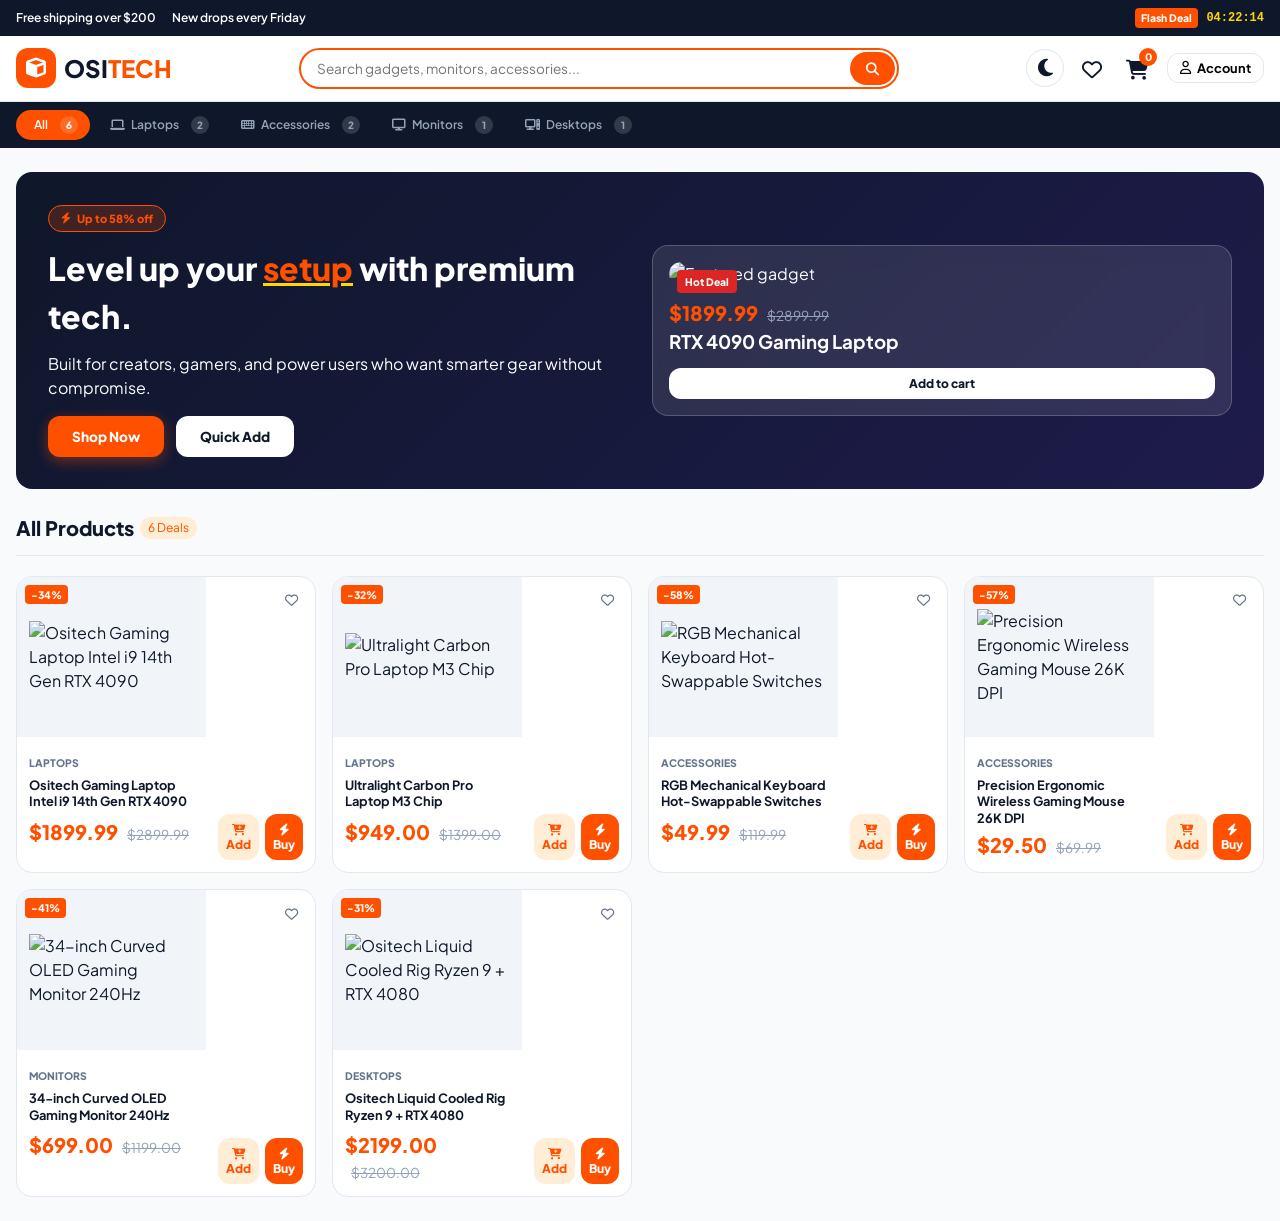
==== index.html @ 799edc8c "Rename ositech.html to index.html" ====
<!DOCTYPE html>
<html lang="en">
<head>
    <meta charset="UTF-8" />
    <meta name="viewport" content="width=device-width, initial-scale=1.0" />
    <title>Ositech</title>
    <link rel="stylesheet" href="Ositech.css" />
    <link rel="preconnect" href="https://fonts.googleapis.com" />
    <link rel="preconnect" href="https://fonts.gstatic.com" crossorigin />
    <link href="https://fonts.googleapis.com/css2?family=Plus+Jakarta+Sans:wght@400;500;600;700;800&display=swap" rel="stylesheet" />
    <link rel="stylesheet" href="https://cdnjs.cloudflare.com/ajax/libs/font-awesome/6.5.2/css/all.min.css" crossorigin="anonymous" referrerpolicy="no-referrer" />
</head>
<body>
    <div class="announcement-bar">
        <div class="announcement-container">
            <div class="announcement-left">
                <span>Free shipping over $200</span>
                <span>New drops every Friday</span>
            </div>
            <div class="announcement-right">
                <span class="badge-flash">Flash Deal</span>
                <span class="timer-font" id="headerTimer">04:22:15</span>
            </div>
        </div>
    </div>

    <header class="main-header">
        <div class="header-container">
            <a href="#" class="logo">
                <span class="logo-icon"><i class="fa-solid fa-cube"></i></span>
                <span class="brand-name">OSI<span class="highlight">TECH</span></span>
            </a>

            <div class="search-box">
                <input id="searchInput" type="text" placeholder="Search gadgets, monitors, accessories..." />
                <button class="search-btn" onclick="handleSearch()"><i class="fa-solid fa-magnifying-glass"></i></button>
            </div>

            <div class="header-actions">
                <button class="action-btn theme-toggle" id="themeToggle" aria-label="Toggle dark mode">
                    <i class="fa-solid fa-moon"></i>
                </button>
                <button class="action-btn" onclick="openWishlistModal()" aria-label="Wishlist">
                    <i class="fa-regular fa-heart"></i>
                </button>
                <button class="action-btn" onclick="toggleCartDrawer()" aria-label="Cart">
                    <i class="fa-solid fa-cart-shopping"></i>
                    <span class="badge-count" id="cartBadge">0</span>
                </button>
                <button class="user-btn" onclick="toggleUserModal()">
                    <i class="fa-regular fa-user"></i>
                    <span>Account</span>
                </button>
            </div>
        </div>
    </header>

    <nav class="nav-categories">
        <div class="categories-container" id="categoryBar">
            <button class="cat-btn active-cat" data-category="all" onclick="filterByCategory('all', event)"><i class="fa-solid fa-grid-2"></i>All <span class="cat-count">0</span></button>
            <button class="cat-btn" data-category="Laptops" onclick="filterByCategory('Laptops', event)"><i class="fa-solid fa-laptop"></i>Laptops <span class="cat-count">0</span></button>
            <button class="cat-btn" data-category="Accessories" onclick="filterByCategory('Accessories', event)"><i class="fa-solid fa-keyboard"></i>Accessories <span class="cat-count">0</span></button>
            <button class="cat-btn" data-category="Monitors" onclick="filterByCategory('Monitors', event)"><i class="fa-solid fa-display"></i>Monitors <span class="cat-count">0</span></button>
            <button class="cat-btn" data-category="Desktops" onclick="filterByCategory('Desktops', event)"><i class="fa-solid fa-computer"></i>Desktops <span class="cat-count">0</span></button>
        </div>
    </nav>

    <main class="main-content">
        <section class="hero-banner">
            <div>
                <span class="deal-pill"><i class="fa-solid fa-bolt"></i> Up to 58% off</span>
                <h1 class="hero-title">Level up your <span class="highlight-underline">setup</span> with premium tech.</h1>
                <p>Built for creators, gamers, and power users who want smarter gear without compromise.</p>
                <div class="hero-actions">
                    <button class="cta-btn" onclick="scrollToProducts()">Shop Now</button>
                    <button class="cta-btn" style="background:#fff;color:#0F172A;box-shadow:none;" onclick="quickAddBannerItem()">Quick Add</button>
                </div>
            </div>

            <div class="hero-card">
                <div class="hero-card-badge">Hot Deal</div>
                <img src="https://images.unsplash.com/photo-1603302576837-37561b2e2302?auto=format&fit=crop&w=900&q=80" alt="Featured gadget" />
                <div class="hero-card-info">
                    <div>
                        <span class="price-current">$1899.99</span>
                        <span class="price-old">$2899.99</span>
                    </div>
                    <h3>RTX 4090 Gaming Laptop</h3>
                </div>
                <button class="hero-card-btn" onclick="addToCart(1)">Add to cart</button>
            </div>
        </section>

        <section id="productSection">
            <div class="section-header">
                <div style="display:flex; align-items:center;">
                    <h2 class="section-title" id="currentCategoryTitle">All Products</h2>
                    <span class="count-badge" id="itemCountBadge">0 Deals</span>
                </div>
            </div>
            <div id="productsGrid" class="products-grid"></div>
        </section>
    </main>

    <aside id="cartDrawer" class="drawer-overlay hidden">
        <div class="drawer-panel">
            <div class="drawer-header">
                <h3>Your Cart</h3>
                <button class="close-btn" onclick="toggleCartDrawer()"><i class="fa-solid fa-xmark"></i></button>
            </div>
            <div id="cartItemsList" class="drawer-body"></div>
            <div class="drawer-summary">
                <div class="summary-row"><span>Subtotal</span><strong id="cartSubtotal">$0.00</strong></div>
                <div class="summary-row"><span>Discount</span><strong id="cartDiscount">-$0.00</strong></div>
                <div class="summary-row total"><span>Total</span><strong id="cartTotal">$0.00</strong></div>
                <div class="promo-box">
                    <input id="promoCodeInput" type="text" placeholder="Promo code" />
                    <button class="mini-btn" onclick="applyPromoCode()">Apply</button>
                </div>
                <button class="cta-btn full-width" onclick="proceedToCheckout()">Proceed to Checkout</button>
            </div>
        </div>
    </aside>

    <div id="checkoutModal" class="modal-overlay hidden">
        <div class="modal-card checkout-card">
            <div class="modal-header">
                <h3>Checkout</h3>
                <button class="close-btn" onclick="closeCheckoutModal()"><i class="fa-solid fa-xmark"></i></button>
            </div>
            <div class="checkout-content">
                <label>
                    Full Name
                    <input id="custName" type="text" placeholder="Your name" />
                </label>
                <div class="payment-tabs">
                    <button id="labelBank" class="tab-btn active" onclick="selectPaymentTab('bank')">Bank Transfer</button>
                    <button id="labelCard" class="tab-btn" onclick="selectPaymentTab('card')">Card</button>
                </div>

                <div id="bankDetailsPanel" class="payment-panel">
                    <p>Transfer to:</p>
                    <strong>Ositech Tech Ltd</strong>
                    <p>Bank: Global Commerce Bank</p>
                    <p>Account: 640-120-9092</p>
                    <div class="ref-box">
                        <span>Reference</span>
                        <input id="transferRefCode" readonly value="OSI-REF-000000" />
                    </div>
                </div>

                <div id="cardDetailsPanel" class="payment-panel hidden">
                    <label>Card Number<input id="cardNumber" type="text" placeholder="1234 5678 9012 3456" maxlength="19" /></label>
                    <div style="display:grid; grid-template-columns:1fr 1fr; gap:10px; margin-top:10px;">
                        <label>Expiry<input id="cardExpiry" type="text" placeholder="MM/YY" maxlength="5" /></label>
                        <label>CVV<input id="cardCvv" type="text" placeholder="123" maxlength="4" /></label>
                    </div>
                </div>

                <div class="summary-box">
                    <span>Payable</span>
                    <strong id="checkoutTotalDisplay">$0.00</strong>
                </div>
                <button id="confirmPaymentBtn" class="cta-btn full-width" onclick="confirmOrderPayment()">Confirm Order</button>
            </div>
        </div>
    </div>

    <div id="productDetailPage" class="detail-page-overlay hidden">
        <div class="detail-page-shell">
            <button class="detail-close" onclick="closeProductDetailPage()" aria-label="Close product details">
                <i class="fa-solid fa-xmark"></i>
            </button>
            <div id="detailPageContent" class="detail-page-content"></div>
        </div>
    </div>

    <div id="wishlistModal" class="modal-overlay hidden">
        <div class="modal-card small-card">
            <div class="modal-header">
                <h3>Your Wishlist</h3>
                <button class="close-btn" onclick="closeWishlistModal()"><i class="fa-solid fa-xmark"></i></button>
            </div>
            <div id="wishlistItemsList" class="wishlist-list"></div>
        </div>
    </div>

    <div id="userModal" class="modal-overlay hidden">
        <div class="modal-card small-card">
            <div class="modal-header">
                <h3>Account</h3>
                <button class="close-btn" onclick="toggleUserModal()"><i class="fa-solid fa-xmark"></i></button>
            </div>
            <div class="modal-body account-panel">
                <div class="settings-grid">
                    <label>
                        Country
                        <select id="countrySelect">
                            <option value="United States">United States</option>
                            <option value="United Kingdom">United Kingdom</option>
                            <option value="Nigeria">Nigeria</option>
                            <option value="Germany">Germany</option>
                            <option value="Canada">Canada</option>
                            <option value="Japan">Japan</option>
                        </select>
                    </label>
                    <label>
                        Currency
                        <select id="currencySelect">
                            <option value="USD">USD ($)</option>
                            <option value="GBP">GBP (£)</option>
                            <option value="NGN">NGN (₦)</option>
                            <option value="EUR">EUR (€)</option>
                            <option value="CAD">CAD (C$)</option>
                            <option value="JPY">JPY (¥)</option>
                        </select>
                    </label>
                </div>
                <button class="cta-btn full-width" onclick="simulatedLogin()">Sign In</button>
            </div>
        </div>
    </div>

    <div id="orderSuccessModal" class="modal-overlay hidden">
        <div class="modal-card small-card">
            <div class="modal-header">
                <h3>Order Confirmed</h3>
                <button class="close-btn" onclick="closeOrderSuccessModal()"><i class="fa-solid fa-xmark"></i></button>
            </div>
            <div class="modal-body success-box">
                <div class="success-icon"><i class="fa-solid fa-circle-check"></i></div>
                <h4>Your order is on the way</h4>
                <p id="receiptOrderNum">#OSI-00000</p>
                <p>Total: <strong id="receiptTotal">$0.00</strong></p>
                <p>Reference: <strong id="receiptRefCode">OSI-REF-000000</strong></p>
            </div>
        </div>
    </div>

    <div id="toastContainer" class="toast-container"></div>

    <script src="ositech.js"></script>
</body>
</html>
---- Ositech.css ----
/* STREAMING_CHUNK:Configuring CSS Variables & Global Resets... */
:root {
--brand-orange: #FF5000;
--brand-orange-dark: #E04500;
--brand-blue: #0066FF;
--brand-dark: #0F172A;
--brand-accent: #FFD600;
--bg-light: #F8FAFC;
--card-bg: #FFFFFF;
--text-main: #0F172A;
--text-muted: #64748B;
--border-color: #E2E8F0;
--radius-md: 12px;
--radius-lg: 16px;
--shadow-sm: 0 1px 3px rgba(0,0,0,0.08);
--shadow-md: 0 4px 12px rgba(0,0,0,0.08);
--shadow-lg: 0 10px 25px rgba(0,0,0,0.12);
}

* {
margin: 0;
padding: 0;
box-sizing: border-box;
font-family: 'Plus Jakarta Sans', sans-serif;
}

body {
background-color: var(--bg-light);
color: var(--text-main);
line-height: 1.5;
}

/* Utilities */
.hidden { display: none !important; }
.text-brand { color: var(--brand-orange) !important; }
.text-amber { color: #D97706 !important; }
.text-green { color: #16A34A !important; }
.text-sub { font-size: 0.75rem; color: var(--text-muted); }
.font-bold { font-weight: 700; }
.full-width { width: 100%; }

/* STREAMING_CHUNK:Styling Header & Banner bar... */
.announcement-bar {
background-color: var(--brand-dark);
color: #FFF;
font-size: 0.75rem;
font-weight: 600;
padding: 8px 16px;
}

.announcement-container {
max-width: 1280px;
margin: 0 auto;
display: flex;
justify-content: space-between;
align-items: center;
}

.announcement-left {
display: flex;
gap: 16px;
}

.announcement-right {
display: flex;
align-items: center;
gap: 8px;
}

.badge-flash {
background-color: var(--brand-orange);
color: #FFF;
font-size: 0.65rem;
font-weight: 800;
padding: 2px 6px;
border-radius: 4px;
}

.timer-font {
font-family: monospace;
color: var(--brand-accent);
font-weight: 700;
}

/* Navigation Header */
.main-header {
position: sticky;
top: 0;
z-index: 40;
background-color: #FFF;
border-bottom: 1px solid var(--border-color);
box-shadow: var(--shadow-sm);
}

.header-container {
max-width: 1280px;
margin: 0 auto;
padding: 12px 16px;
display: flex;
align-items: center;
justify-content: space-between;
gap: 16px;
}

.logo {
display: flex;
align-items: center;
gap: 8px;
text-decoration: none;
}

.logo-icon {
background-color: var(--brand-orange);
color: #FFF;
width: 40px;
height: 40px;
border-radius: var(--radius-md);
display: flex;
align-items: center;
justify-content: center;
font-size: 1.25rem;
}

.brand-name {
font-size: 1.5rem;
font-weight: 800;
color: var(--brand-dark);
}

.brand-name .highlight {
color: var(--brand-orange);
}

.sub-name {
display: block;
font-size: 0.55rem;
text-transform: uppercase;
font-weight: 700;
color: var(--text-muted);
margin-top: -4px;
}

.search-box {
flex: 1;
max-width: 600px;
position: relative;
display: flex;
}

.search-box input {
width: 100%;
padding: 10px 48px 10px 16px;
border: 2px solid var(--brand-orange);
border-radius: 999px;
outline: none;
font-size: 0.85rem;
}

.search-btn {
position: absolute;
right: 4px;
top: 4px;
bottom: 4px;
background-color: var(--brand-orange);
color: #FFF;
border: none;
padding: 0 16px;
border-radius: 999px;
cursor: pointer;
}

.header-actions {
display: flex;
align-items: center;
gap: 12px;
}

.action-btn {
position: relative;
background: none;
border: none;
font-size: 1.25rem;
color: var(--text-main);
cursor: pointer;
padding: 6px;
}

.badge-count {
position: absolute;
top: -2px;
right: -2px;
background-color: var(--brand-orange);
color: #FFF;
font-size: 0.65rem;
font-weight: 800;
width: 18px;
height: 18px;
border-radius: 50%;
display: flex;
align-items: center;
justify-content: center;
}

.user-btn {
display: flex;
align-items: center;
gap: 6px;
border: 1px solid var(--border-color);
background: none;
padding: 6px 12px;
border-radius: var(--radius-md);
cursor: pointer;
font-size: 0.8rem;
font-weight: 700;
}

/* Category Bar */
.nav-categories {
background-color: var(--brand-dark);
}

.categories-container {
max-width: 1280px;
margin: 0 auto;
padding: 8px 16px;
display: flex;
gap: 8px;
overflow-x: auto;
}

.cat-btn {
background: none;
border: none;
color: #94A3B8;
padding: 6px 12px;
border-radius: 999px;
font-size: 0.75rem;
font-weight: 600;
cursor: pointer;
white-space: nowrap;
display: flex;
align-items: center;
gap: 6px;
}

.cat-btn:hover, .cat-btn.active-cat {
background-color: var(--brand-orange);
color: #FFF;
}

/* STREAMING_CHUNK:Styling Hero Section & Content Layout... */
.main-content {
max-width: 1280px;
margin: 0 auto;
padding: 24px 16px;
}

.hero-banner {
background: linear-gradient(135deg, #0F172A 0%, #1E1B4B 100%);
border-radius: var(--radius-lg);
padding: 32px;
color: #FFF;
display: grid;
grid-template-columns: 1fr;
gap: 24px;
margin-bottom: 24px;
}

@media(min-width: 768px) {
.hero-banner { grid-template-columns: 1fr 1fr; align-items: center; }
}

.deal-pill {
display: inline-flex;
align-items: center;
gap: 6px;
background-color: rgba(255, 80, 0, 0.2);
border: 1px solid var(--brand-orange);
color: var(--brand-orange);
padding: 4px 12px;
border-radius: 999px;
font-size: 0.7rem;
font-weight: 800;
}

.hero-title {
font-size: 2rem;
font-weight: 800;
margin: 12px 0;
}

.highlight-underline {
color: var(--brand-orange);
text-decoration: underline var(--brand-accent);
}

.hero-actions {
display: flex;
flex-wrap: wrap;
align-items: center;
gap: 12px;
margin-top: 16px;
}

.cta-btn {
background-color: var(--brand-orange);
color: #FFF;
border: none;
padding: 12px 24px;
border-radius: var(--radius-md);
font-weight: 800;
cursor: pointer;
font-size: 0.85rem;
box-shadow: 0 4px 14px rgba(255, 80, 0, 0.4);
}

.cta-btn:hover { background-color: var(--brand-orange-dark); }

.hero-card {
background-color: rgba(255,255,255,0.1);
backdrop-filter: blur(10px);
border: 1px solid rgba(255,255,255,0.2);
border-radius: var(--radius-lg);
padding: 16px;
position: relative;
}

.hero-card-badge {
position: absolute;
top: 24px;
left: 24px;
background-color: #DC2626;
color: #FFF;
font-size: 0.65rem;
font-weight: 800;
padding: 4px 8px;
border-radius: 4px;
}

.hero-card img {
width: 100%;
height: 180px;
object-fit: cover;
border-radius: var(--radius-md);
}

.hero-card-info { margin-top: 12px; }

.price-current { font-size: 1.25rem; font-weight: 800; color: var(--brand-orange); }
.price-old { font-size: 0.85rem; color: #94A3B8; text-decoration: line-through; margin-left: 6px; }

.hero-card-btn {
width: 100%;
margin-top: 12px;
background-color: #FFF;
color: var(--brand-dark);
border: none;
padding: 8px;
border-radius: var(--radius-md);
font-weight: 800;
font-size: 0.75rem;
cursor: pointer;
}

/* STREAMING_CHUNK:Styling Product Cards & Grid Layout... */
.section-header {
display: flex;
justify-content: space-between;
align-items: center;
border-bottom: 1px solid var(--border-color);
padding-bottom: 12px;
margin-bottom: 20px;
}

.section-title { font-size: 1.25rem; font-weight: 800; }
.count-badge { font-size: 0.75rem; background-color: #FFEDD5; color: var(--brand-orange); padding: 2px 8px; border-radius: 999px; margin-left: 6px; }

.products-grid {
display: grid;
grid-template-columns: repeat(2, 1fr);
gap: 16px;
}

@media(min-width: 640px) { .products-grid { grid-template-columns: repeat(3, 1fr); } }
@media(min-width: 1024px) { .products-grid { grid-template-columns: repeat(4, 1fr); } }

.product-card {
background-color: var(--card-bg);
border: 1px solid var(--border-color);
border-radius: var(--radius-lg);
overflow: hidden;
position: relative;
display: flex;
flex-col: column;
justify-content: flex-start;
transition: transform 0.2s, box-shadow 0.2s;
}

.product-card:hover {
transform: translateY(-2px);
box-shadow: var(--shadow-md);
}

.wish-btn {
position: absolute;
top: 8px;
right: 8px;
z-index: 10;
background-color: rgba(255,255,255,0.9);
border: none;
width: 32px;
height: 32px;
border-radius: 50%;
cursor: pointer;
display: flex;
align-items: center;
justify-content: center;
color: var(--text-muted);
}

.discount-badge {
position: absolute;
top: 8px;
left: 8px;
background-color: var(--brand-orange);
color: #FFF;
font-size: 0.65rem;
font-weight: 800;
padding: 2px 6px;
border-radius: 4px;
}

.product-img {
height: 160px;
background-color: #F1F5F9;
padding: 12px;
display: flex;
align-items: center;
justify-content: center;
cursor: pointer;
}

.product-img img {
max-height: 100%;
max-width: 100%;
object-fit: contain;
}

.product-info {
padding: 12px;
flex: 1;
}

.product-cat { font-size: 0.65rem; text-transform: uppercase; font-weight: 800; color: var(--text-muted); }
.product-name { font-size: 0.8rem; font-weight: 700; line-height: 1.3; margin: 4px 0; cursor: pointer; min-height: 36px; overflow: hidden; }

.product-actions {
padding: 12px;
padding-top: 0;
display: grid;
grid-template-columns: 1fr 1fr;
gap: 6px;
margin-top: auto;
}

.btn-secondary, .btn-primary {
border: none;
padding: 8px;
border-radius: var(--radius-md);
font-size: 0.75rem;
font-weight: 800;
cursor: pointer;
}

.btn-secondary { background-color: #FFEDD5; color: var(--brand-orange); }
.btn-primary { background-color: var(--brand-orange); color: #FFF; }

/* STREAMING_CHUNK:Styling Drawers & Modals... */
.drawer-overlay, .modal-overlay {
position: fixed;
inset: 0;
z-index: 50;
background-color: rgba(0,0,0,0.6);
backdrop-filter: blur(4px);
display: flex;
justify-content: flex-end;
}

.modal-overlay {
justify-content: center;
align-items: center;
padding: 16px;
}

.drawer-panel {
background-color: #FFF;
width: 100%;
max-width: 400px;
height: 100%;
display: flex;
flex-direction: column;
}

.drawer-header, .modal-header {
padding: 16px;
background-color: var(--brand-dark);
color: #FFF;
display: flex;
justify-content: space-between;
align-items: center;
}

.close-btn {
background: none;
border: none;
color: #FFF;
font-size: 1.5rem;
cursor: pointer;
}

.drawer-body { flex: 1; overflow-y: auto; padding: 16px; }
.drawer-footer { padding: 16px; border-top: 1px solid var(--border-color); background-color: #F8FAFC; }

.modal-box {
background-color: #FFF;
border-radius: var(--radius-lg);
width: 100%;
max-width: 500px;
max-height: 90vh;
overflow-y: auto;
padding: 24px;
position: relative;
}

.modal-lg { max-width: 700px; }

.detail-page-overlay {
  position: fixed;
  inset: 0;
  z-index: 80;
  background: rgba(2, 8, 23, 0.72);
  backdrop-filter: blur(8px);
  display: flex;
  align-items: stretch;
  justify-content: flex-end;
  padding: 0;
  transition: opacity 0.25s ease;
}

.detail-page-shell {
  position: relative;
  width: min(100%, 1200px);
  height: 100%;
  background: var(--card-bg);
  border-left: 1px solid var(--border-color);
  box-shadow: -16px 0 30px rgba(15, 23, 42, 0.18);
  transform: translateX(0);
  transition: transform 0.35s ease;
  overflow-y: auto;
}

.detail-page-content {
  padding: 24px 26px 40px;
}

.detail-page-header {
  display: flex;
  align-items: center;
  justify-content: space-between;
  gap: 16px;
  margin-bottom: 22px;
}

.detail-breadcrumb {
  display: flex;
  align-items: center;
  gap: 8px;
  color: var(--text-muted);
  font-size: 0.75rem;
  font-weight: 700;
  text-transform: uppercase;
  letter-spacing: 0.04em;
}

.back-link {
  background: none;
  border: none;
  color: var(--brand-orange);
  cursor: pointer;
  font-weight: 800;
  font-size: 0.72rem;
}

.detail-close {
  position: absolute;
  top: 18px;
  right: 18px;
  width: 42px;
  height: 42px;
  border: 1px solid var(--border-color);
  background: rgba(255,255,255,0.85);
  border-radius: 50%;
  color: var(--brand-dark);
  cursor: pointer;
  z-index: 2;
}

.detail-hero {
  display: grid;
  grid-template-columns: minmax(0, 1.15fr) minmax(0, 0.85fr);
  gap: 24px;
  align-items: start;
  background: linear-gradient(135deg, rgba(255, 80, 0, 0.04), rgba(0, 102, 255, 0.04));
  border: 1px solid var(--border-color);
  border-radius: 24px;
  padding: 24px;
  min-height: 520px;
}

.detail-gallery {
  display: flex;
  flex-direction: column;
  gap: 14px;
}

.detail-main-image {
  width: 100%;
  min-height: 420px;
  object-fit: cover;
  border-radius: 18px;
  background: #f1f5f9;
  border: 1px solid var(--border-color);
}

.detail-thumb-row {
  display: grid;
  grid-template-columns: repeat(3, minmax(0, 1fr));
  gap: 10px;
}

.detail-thumb {
  background: none;
  border: 1px solid var(--border-color);
  border-radius: 12px;
  padding: 4px;
  cursor: pointer;
  overflow: hidden;
  transition: border-color 0.2s ease, transform 0.2s ease;
}

.detail-thumb.active {
  border-color: var(--brand-orange);
  transform: translateY(-1px);
}

.detail-thumb img {
  width: 100%;
  height: 88px;
  object-fit: cover;
  border-radius: 8px;
}

.detail-info {
  display: flex;
  flex-direction: column;
  gap: 14px;
  padding: 8px 0;
}

.detail-info h2 {
  font-size: clamp(1.8rem, 2vw, 2.5rem);
  line-height: 1.1;
}

.detail-description {
  color: var(--text-muted);
  font-size: 0.95rem;
}

.detail-discount {
  display: inline-flex;
  padding: 3px 8px;
  font-size: 0.7rem;
}

.detail-lower-grid {
  display: grid;
  grid-template-columns: minmax(0, 0.95fr) minmax(0, 1.05fr);
  gap: 24px;
  margin-top: 24px;
}

.detail-panel {
  background: var(--card-bg);
  border: 1px solid var(--border-color);
  border-radius: 22px;
  padding: 24px;
}

.detail-panel h3 {
  margin-bottom: 14px;
  font-size: 1.1rem;
}

.review-list {
  display: flex;
  flex-direction: column;
  gap: 12px;
}

.review-item {
  border: 1px solid var(--border-color);
  border-radius: 14px;
  padding: 14px;
  background: rgba(248, 250, 252, 0.9);
}

.review-top {
  display: flex;
  justify-content: space-between;
  gap: 12px;
  margin-bottom: 8px;
  font-size: 0.8rem;
}

.stars {
  color: var(--brand-orange);
  letter-spacing: 0.08em;
}

.related-grid {
  display: grid;
  grid-template-columns: repeat(2, minmax(0, 1fr));
  gap: 14px;
}

.related-card {
  background: rgba(248, 250, 252, 0.9);
  border: 1px solid var(--border-color);
  border-radius: 16px;
  overflow: hidden;
  cursor: pointer;
  transition: transform 0.2s ease, box-shadow 0.2s ease;
}

.related-card:hover {
  transform: translateY(-2px);
  box-shadow: var(--shadow-md);
}

.related-card img {
  width: 100%;
  height: 150px;
  object-fit: cover;
}

.related-card-body {
  padding: 12px;
}

.related-card-body h4 {
  font-size: 0.8rem;
  line-height: 1.35;
  min-height: 42px;
  margin-top: 6px;
}

body.detail-open {
  overflow: hidden;
}

@media (max-width: 900px) {
  .detail-hero,
  .detail-lower-grid {
    grid-template-columns: 1fr;
  }

  .detail-page-shell {
    width: 100%;
  }
}

@media (max-width: 640px) {
  .detail-page-content {
    padding: 16px 14px 28px;
  }

  .detail-page-header {
    flex-direction: column;
    align-items: flex-start;
  }

  .detail-main-image {
    min-height: 260px;
  }

  .related-grid {
    grid-template-columns: 1fr;
  }
}

/* Bank Option Box */
.payment-option {
border: 2px solid var(--border-color);
border-radius: var(--radius-md);
padding: 12px;
display: flex;
justify-content: space-between;
align-items: center;
cursor: pointer;
margin-bottom: 8px;
}

.payment-option.active { border-color: var(--brand-orange); background-color: #FFF7ED; }
.tag-preferred { background-color: #DCFCE7; color: #15803D; font-size: 0.65rem; font-weight: 800; padding: 2px 6px; border-radius: 4px; }

.bank-card {
background-color: #F8FAFC;
border: 1px solid var(--border-color);
border-radius: var(--radius-md);
padding: 12px;
margin: 12px 0;
}

.bank-field { display: flex; justify-content: space-between; font-size: 0.75rem; padding: 4px 0; }
.acc-num { font-family: monospace; font-weight: 800; color: var(--brand-dark); }

.toast-container {
position: fixed;
bottom: 20px;
right: 20px;
z-index: 60;
display: flex;
flex-direction: column;
gap: 8px;
}

.toast {
background-color: var(--brand-dark);
color: #FFF;
border-left: 4px solid var(--brand-orange);
padding: 12px 16px;
border-radius: var(--radius-md);
font-size: 0.75rem;
font-weight: 700;
box-shadow: var(--shadow-lg);
}

.theme-toggle {
  border: 1px solid var(--border-color);
  background: rgba(255,255,255,0.5);
  border-radius: 50%;
  width: 38px;
  height: 38px;
  display: flex;
  align-items: center;
  justify-content: center;
}

.cat-btn {
  align-items: center;
}

.cat-count {
  display: inline-flex;
  align-items: center;
  justify-content: center;
  min-width: 18px;
  height: 18px;
  padding: 0 6px;
  margin-left: 6px;
  border-radius: 999px;
  background: rgba(255,255,255,0.15);
  font-size: 0.62rem;
  font-weight: 800;
}

body.dark-mode {
  background: #020817;
  color: #E2E8F0;
}

body.dark-mode .main-header,
body.dark-mode .product-card,
body.dark-mode .drawer-panel,
body.dark-mode .modal-card,
body.dark-mode .hero-card,
body.dark-mode .checkout-card,
body.dark-mode .small-card,
body.dark-mode .product-modal {
  background: #0F172A;
  color: #E2E8F0;
  border-color: rgba(148, 163, 184, 0.2);
}

body.dark-mode .search-box input,
body.dark-mode .promo-box input,
body.dark-mode .ref-box input,
body.dark-mode .checkout-content input,
body.dark-mode .modal-body input {
  background: #111827;
  border-color: rgba(148, 163, 184, 0.35);
  color: #E2E8F0;
}

body.dark-mode .announcement-bar,
body.dark-mode .nav-categories,
body.dark-mode .drawer-header,
body.dark-mode .modal-header {
  background: #020817;
}

body.dark-mode .product-img,
body.dark-mode .summary-box,
body.dark-mode .payment-panel,
body.dark-mode .ref-box,
body.dark-mode .detail-panel,
body.dark-mode .review-item,
body.dark-mode .related-card {
  background: #111827;
  border-color: rgba(148, 163, 184, 0.2);
}

body.dark-mode .detail-page-shell {
  background: #020817;
  border-color: rgba(148, 163, 184, 0.2);
}

body.dark-mode .detail-page-shell .detail-close {
  background: rgba(15, 23, 42, 0.9);
  color: #E2E8F0;
  border-color: rgba(148, 163, 184, 0.2);
}

body.dark-mode .review-item,
body.dark-mode .related-card {
  background: rgba(15, 23, 42, 0.8);
}

body.dark-mode .count-badge,
body.dark-mode .badge-flash,
body.dark-mode .cat-btn .cat-count {
  background: rgba(255, 80, 0, 0.18);
  color: #FDBA74;
}

body.dark-mode .btn-secondary {
  background: rgba(255, 80, 0, 0.12);
  color: #FDBA74;
}

body.dark-mode .text-sub,
body.dark-mode .product-cat,
body.dark-mode .price-old,
body.dark-mode .hero-card-info p,
body.dark-mode .wishlist-item .text-brand {
  color: #94A3B8;
}

.product-modal-body {
  display: grid;
  grid-template-columns: 1fr;
  gap: 16px;
}

@media (min-width: 768px) {
  .product-modal-body { grid-template-columns: 320px 1fr; }
}

.product-modal-body img {
  width: 100%;
  height: 260px;
  object-fit: cover;
  border-radius: var(--radius-md);
}

.modal-main-info {
  display: flex;
  flex-direction: column;
  gap: 12px;
}

.meta-row,
.price-row,
.product-modal-actions {
  display: flex;
  align-items: center;
  gap: 10px;
  flex-wrap: wrap;
}

.rating-pill,
.sold-pill {
  display: inline-flex;
  align-items: center;
  gap: 6px;
  background: #FFF7ED;
  color: var(--brand-orange);
  border-radius: 999px;
  padding: 4px 10px;
  font-size: 0.72rem;
  font-weight: 700;
}

.sold-pill {
  background: #F0FDF4;
  color: #16A34A;
}

.spec-list {
  list-style: none;
  display: grid;
  grid-template-columns: repeat(2, minmax(0, 1fr));
  gap: 8px;
  margin-top: 8px;
}

.spec-item {
  background: #F8FAFC;
  border: 1px solid var(--border-color);
  border-radius: 10px;
  padding: 10px 12px;
  display: flex;
  flex-direction: column;
  gap: 4px;
  font-size: 0.72rem;
}

body.dark-mode .spec-item {
  background: #111827;
  border-color: rgba(148, 163, 184, 0.2);
}

.wishlist-item {
  display: flex;
  justify-content: space-between;
  align-items: center;
  gap: 12px;
  border-bottom: 1px solid var(--border-color);
  padding: 12px 0;
}

.wishlist-list {
  padding: 16px;
}

.account-panel {
  display: flex;
  flex-direction: column;
  gap: 16px;
}

.settings-grid {
  display: grid;
  grid-template-columns: 1fr;
  gap: 12px;
}

.settings-grid label {
  display: flex;
  flex-direction: column;
  gap: 6px;
  font-size: 0.75rem;
  font-weight: 700;
}

.settings-grid select,
.checkout-content input,
.promo-box input,
.ref-box input,
.payment-panel input {
  border: 1px solid var(--border-color);
  border-radius: 10px;
  padding: 10px 12px;
  font-size: 0.8rem;
  outline: none;
  background: #fff;
  color: var(--text-main);
}

.mini-btn {
  background: var(--brand-orange);
  color: #FFF;
  border: none;
  border-radius: 999px;
  padding: 8px 12px;
  font-weight: 700;
  cursor: pointer;
}

.summary-row {
  display: flex;
  justify-content: space-between;
  align-items: center;
  margin-bottom: 10px;
}

.summary-row.total {
  border-top: 1px solid var(--border-color);
  padding-top: 12px;
  font-size: 1rem;
}

.checkout-content,
.drawer-summary,
.modal-body {
  padding: 16px;
}

.checkout-content label,
.payment-panel label {
  display: flex;
  flex-direction: column;
  gap: 6px;
  font-size: 0.75rem;
  font-weight: 700;
}

.checkout-content input,
.promo-box input,
.ref-box input,
.payment-panel input {
  border: 1px solid var(--border-color);
  border-radius: 10px;
  padding: 10px 12px;
  font-size: 0.8rem;
  outline: none;
}

.payment-tabs {
  display: grid;
  grid-template-columns: 1fr 1fr;
  gap: 8px;
  margin: 14px 0;
}

.tab-btn {
  border: 1px solid var(--border-color);
  background: #fff;
  border-radius: 10px;
  padding: 10px 12px;
  font-weight: 700;
  cursor: pointer;
}

.tab-btn.active {
  background: var(--brand-orange);
  color: #fff;
  border-color: var(--brand-orange);
}

.payment-panel,
.ref-box,
.summary-box {
  background: #F8FAFC;
  border: 1px solid var(--border-color);
  border-radius: 12px;
  padding: 12px;
}

.summary-box {
  display: flex;
  align-items: center;
  justify-content: space-between;
  margin: 12px 0;
}

.success-box {
  text-align: center;
}

.success-icon {
  font-size: 2rem;
  color: #16A34A;
  margin-bottom: 8px;
}

body.dark-mode .tab-btn {
  background: #0F172A;
  color: #E2E8F0;
  border-color: rgba(148, 163, 184, 0.2);
}

body.dark-mode .rating-pill {
  background: rgba(255, 80, 0, 0.12);
}

body.dark-mode .success-icon {
  color: #4ADE80;
}
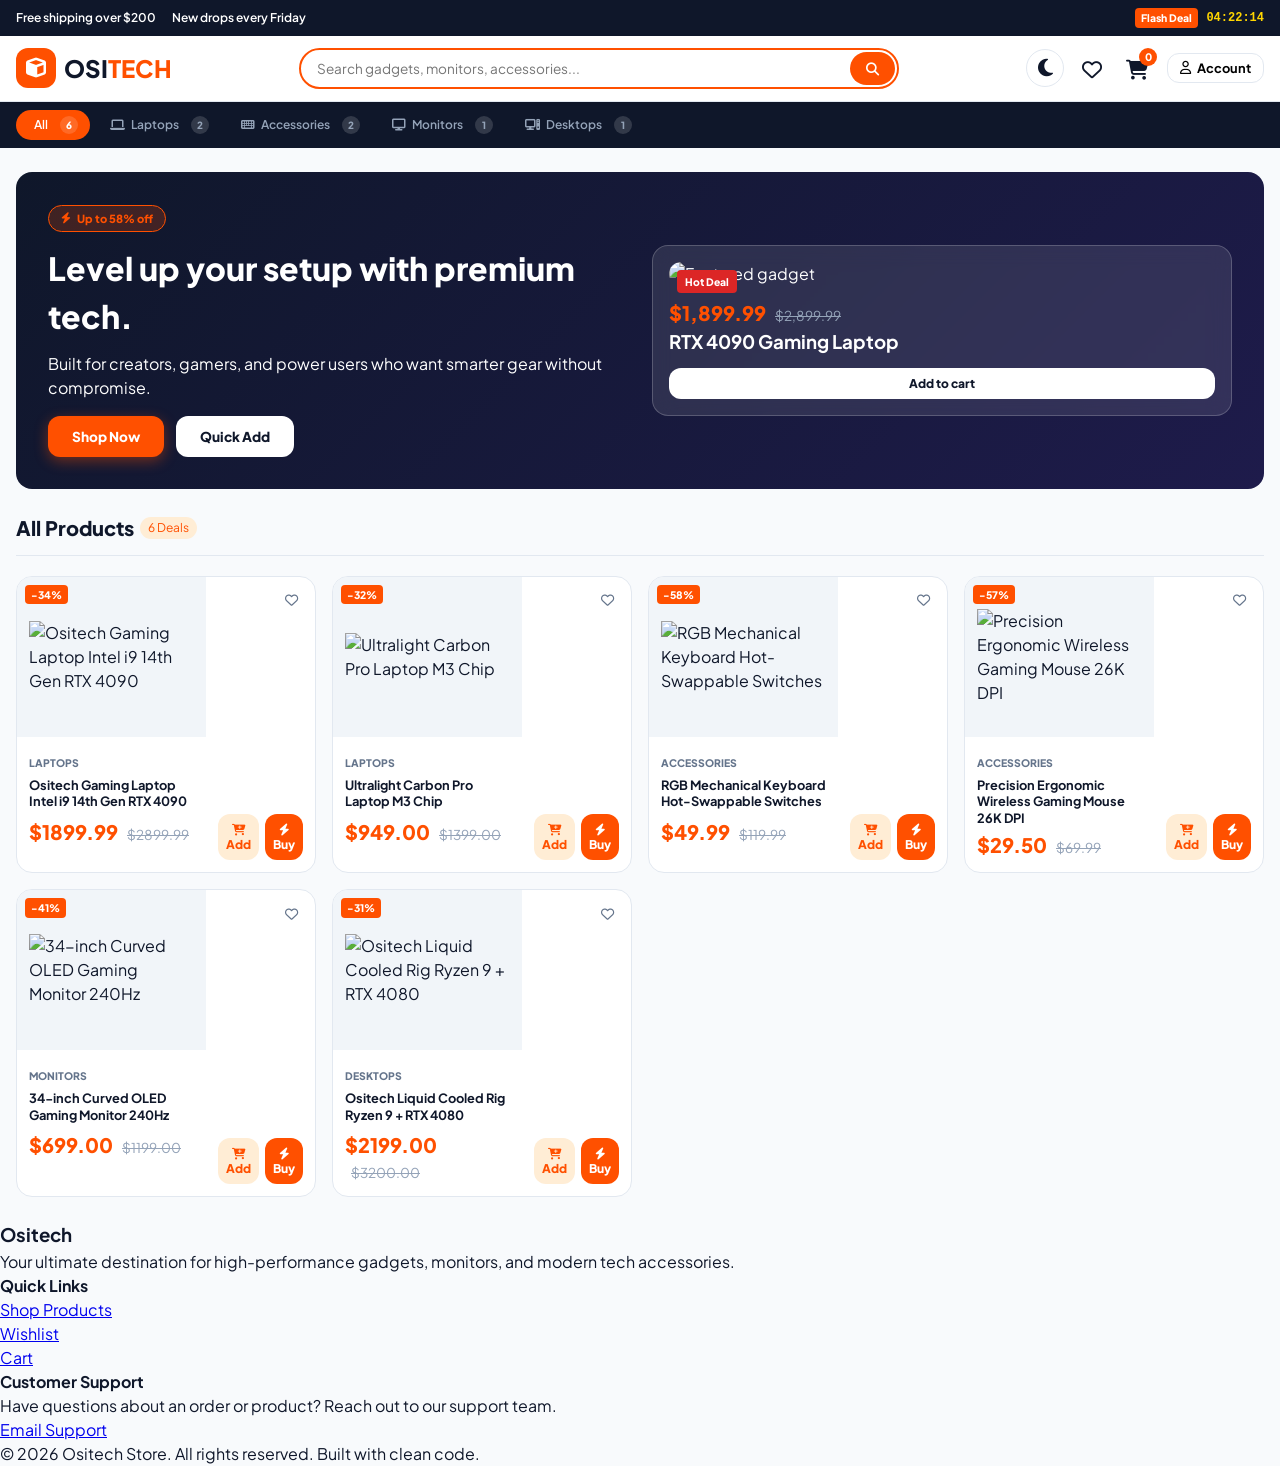
==== commit fcaf63b3: "Update hero section, currency options, and footer Updated hero title and price formatting. Added Ind" ====
--- a/index.html
+++ b/index.html
@@ -4,7 +4,7 @@
     <meta charset="UTF-8" />
     <meta name="viewport" content="width=device-width, initial-scale=1.0" />
     <title>Ositech</title>
-    <link rel="stylesheet" href="Ositech.css" />
+    <link rel="stylesheet" href="ositech.css" />
     <link rel="preconnect" href="https://fonts.googleapis.com" />
     <link rel="preconnect" href="https://fonts.gstatic.com" crossorigin />
     <link href="https://fonts.googleapis.com/css2?family=Plus+Jakarta+Sans:wght@400;500;600;700;800&display=swap" rel="stylesheet" />
@@ -69,7 +69,7 @@
         <section class="hero-banner">
             <div>
                 <span class="deal-pill"><i class="fa-solid fa-bolt"></i> Up to 58% off</span>
-                <h1 class="hero-title">Level up your <span class="highlight-underline">setup</span> with premium tech.</h1>
+                <h1 class="hero-title">Level up your <span class="highlight">setup</span> with premium tech.</h1>
                 <p>Built for creators, gamers, and power users who want smarter gear without compromise.</p>
                 <div class="hero-actions">
                     <button class="cta-btn" onclick="scrollToProducts()">Shop Now</button>
@@ -82,8 +82,8 @@
                 <img src="https://images.unsplash.com/photo-1603302576837-37561b2e2302?auto=format&fit=crop&w=900&q=80" alt="Featured gadget" />
                 <div class="hero-card-info">
                     <div>
-                        <span class="price-current">$1899.99</span>
-                        <span class="price-old">$2899.99</span>
+                        <span class="price-current">$1,899.99</span>
+                        <span class="price-old">$2,899.99</span>
                     </div>
                     <h3>RTX 4090 Gaming Laptop</h3>
                 </div>
@@ -202,6 +202,7 @@
                             <option value="Germany">Germany</option>
                             <option value="Canada">Canada</option>
                             <option value="Japan">Japan</option>
+                            <option value="India">India</option>
                         </select>
                     </label>
                     <label>
@@ -213,6 +214,7 @@
                             <option value="EUR">EUR (€)</option>
                             <option value="CAD">CAD (C$)</option>
                             <option value="JPY">JPY (¥)</option>
+                            <option value="RUBY">RUBY (¥)</option>
                         </select>
                     </label>
                 </div>
@@ -240,5 +242,30 @@
     <div id="toastContainer" class="toast-container"></div>
 
     <script src="ositech.js"></script>
+    <!-- Footer -->
+<footer class="site-footer">
+    <div class="footer-container">
+        <div class="footer-col">
+            <h3>Osi<span class="highlight">tech</span></h3>
+            <p>Your ultimate destination for high-performance gadgets, monitors, and modern tech accessories.</p>
+        </div>
+        <div class="footer-col">
+            <h4>Quick Links</h4>
+            <ul>
+                <li><a href="#">Shop Products</a></li>
+                <li><a href="#">Wishlist</a></li>
+                <li><a href="#">Cart</a></li>
+            </ul>
+        </div>
+        <div class="footer-col">
+            <h4>Customer Support</h4>
+            <p>Have questions about an order or product? Reach out to our support team.</p>
+            <a href="https://mail.google.com/mail/?view=cm&fs=1&to=icewrldmoon@gmail.com@gmail.com&su=Ositech%2520Support%2520Inquiry" target="_blank" class="footer-contact-btn">Email Support</a>
+        </div>
+    </div>
+    <div class="footer-bottom">
+        <p>&copy; 2026 Ositech Store. All rights reserved. Built with clean code.</p>
+    </div>
+</footer>
 </body>
 </html>
--- a/ositech.css
+++ b/ositech.css
@@ -0,0 +1,1190 @@
+/* STREAMING_CHUNK:Configuring CSS Variables & Global Resets... */
+:root {
+--brand-orange: #FF5000;
+--brand-orange-dark: #E04500;
+--brand-blue: #0066FF;
+--brand-dark: #0F172A;
+--brand-accent: #FFD600;
+--bg-light: #F8FAFC;
+--card-bg: #FFFFFF;
+--text-main: #0F172A;
+--text-muted: #64748B;
+--border-color: #E2E8F0;
+--radius-md: 12px;
+--radius-lg: 16px;
+--shadow-sm: 0 1px 3px rgba(0,0,0,0.08);
+--shadow-md: 0 4px 12px rgba(0,0,0,0.08);
+--shadow-lg: 0 10px 25px rgba(0,0,0,0.12);
+}
+
+* {
+margin: 0;
+padding: 0;
+box-sizing: border-box;
+font-family: 'Plus Jakarta Sans', sans-serif;
+}
+
+body {
+background-color: var(--bg-light);
+color: var(--text-main);
+line-height: 1.5;
+}
+
+/* Utilities */
+.hidden { display: none !important; }
+.text-brand { color: var(--brand-orange) !important; }
+.text-amber { color: #D97706 !important; }
+.text-green { color: #16A34A !important; }
+.text-sub { font-size: 0.75rem; color: var(--text-muted); }
+.font-bold { font-weight: 700; }
+.full-width { width: 100%; }
+
+/* STREAMING_CHUNK:Styling Header & Banner bar... */
+.announcement-bar {
+background-color: var(--brand-dark);
+color: #FFF;
+font-size: 0.75rem;
+font-weight: 600;
+padding: 8px 16px;
+}
+
+.announcement-container {
+max-width: 1280px;
+margin: 0 auto;
+display: flex;
+justify-content: space-between;
+align-items: center;
+}
+
+.announcement-left {
+display: flex;
+gap: 16px;
+}
+
+.announcement-right {
+display: flex;
+align-items: center;
+gap: 8px;
+}
+
+.badge-flash {
+background-color: var(--brand-orange);
+color: #FFF;
+font-size: 0.65rem;
+font-weight: 800;
+padding: 2px 6px;
+border-radius: 4px;
+}
+
+.timer-font {
+font-family: monospace;
+color: var(--brand-accent);
+font-weight: 700;
+}
+
+/* Navigation Header */
+.main-header {
+position: sticky;
+top: 0;
+z-index: 40;
+background-color: #FFF;
+border-bottom: 1px solid var(--border-color);
+box-shadow: var(--shadow-sm);
+}
+
+.header-container {
+max-width: 1280px;
+margin: 0 auto;
+padding: 12px 16px;
+display: flex;
+align-items: center;
+justify-content: space-between;
+gap: 16px;
+}
+
+.logo {
+display: flex;
+align-items: center;
+gap: 8px;
+text-decoration: none;
+}
+
+.logo-icon {
+background-color: var(--brand-orange);
+color: #FFF;
+width: 40px;
+height: 40px;
+border-radius: var(--radius-md);
+display: flex;
+align-items: center;
+justify-content: center;
+font-size: 1.25rem;
+}
+
+.brand-name {
+font-size: 1.5rem;
+font-weight: 800;
+color: var(--brand-dark);
+}
+
+.brand-name .highlight {
+color: var(--brand-orange);
+}
+
+.sub-name {
+display: block;
+font-size: 0.55rem;
+text-transform: uppercase;
+font-weight: 700;
+color: var(--text-muted);
+margin-top: -4px;
+}
+
+.search-box {
+flex: 1;
+max-width: 600px;
+position: relative;
+display: flex;
+}
+
+.search-box input {
+width: 100%;
+padding: 10px 48px 10px 16px;
+border: 2px solid var(--brand-orange);
+border-radius: 999px;
+outline: none;
+font-size: 0.85rem;
+}
+
+.search-btn {
+position: absolute;
+right: 4px;
+top: 4px;
+bottom: 4px;
+background-color: var(--brand-orange);
+color: #FFF;
+border: none;
+padding: 0 16px;
+border-radius: 999px;
+cursor: pointer;
+}
+
+.header-actions {
+display: flex;
+align-items: center;
+gap: 12px;
+}
+
+.action-btn {
+position: relative;
+background: none;
+border: none;
+font-size: 1.25rem;
+color: var(--text-main);
+cursor: pointer;
+padding: 6px;
+}
+
+.badge-count {
+position: absolute;
+top: -2px;
+right: -2px;
+background-color: var(--brand-orange);
+color: #FFF;
+font-size: 0.65rem;
+font-weight: 800;
+width: 18px;
+height: 18px;
+border-radius: 50%;
+display: flex;
+align-items: center;
+justify-content: center;
+}
+
+.user-btn {
+display: flex;
+align-items: center;
+gap: 6px;
+border: 1px solid var(--border-color);
+background: none;
+padding: 6px 12px;
+border-radius: var(--radius-md);
+cursor: pointer;
+font-size: 0.8rem;
+font-weight: 700;
+}
+
+/* Category Bar */
+.nav-categories {
+background-color: var(--brand-dark);
+}
+
+.categories-container {
+max-width: 1280px;
+margin: 0 auto;
+padding: 8px 16px;
+display: flex;
+gap: 8px;
+overflow-x: auto;
+}
+
+.cat-btn {
+background: none;
+border: none;
+color: #94A3B8;
+padding: 6px 12px;
+border-radius: 999px;
+font-size: 0.75rem;
+font-weight: 600;
+cursor: pointer;
+white-space: nowrap;
+display: flex;
+align-items: center;
+gap: 6px;
+}
+
+.cat-btn:hover, .cat-btn.active-cat {
+background-color: var(--brand-orange);
+color: #FFF;
+}
+
+/* STREAMING_CHUNK:Styling Hero Section & Content Layout... */
+.main-content {
+max-width: 1280px;
+margin: 0 auto;
+padding: 24px 16px;
+}
+
+.hero-banner {
+background: linear-gradient(135deg, #0F172A 0%, #1E1B4B 100%);
+border-radius: var(--radius-lg);
+padding: 32px;
+color: #FFF;
+display: grid;
+grid-template-columns: 1fr;
+gap: 24px;
+margin-bottom: 24px;
+}
+
+@media(min-width: 768px) {
+.hero-banner { grid-template-columns: 1fr 1fr; align-items: center; }
+}
+
+.deal-pill {
+display: inline-flex;
+align-items: center;
+gap: 6px;
+background-color: rgba(255, 80, 0, 0.2);
+border: 1px solid var(--brand-orange);
+color: var(--brand-orange);
+padding: 4px 12px;
+border-radius: 999px;
+font-size: 0.7rem;
+font-weight: 800;
+}
+
+.hero-title {
+font-size: 2rem;
+font-weight: 800;
+margin: 12px 0;
+}
+
+.highlight-underline {
+color: var(--brand-orange);
+text-decoration: underline var(--brand-accent);
+}
+
+.hero-actions {
+display: flex;
+flex-wrap: wrap;
+align-items: center;
+gap: 12px;
+margin-top: 16px;
+}
+
+.cta-btn {
+background-color: var(--brand-orange);
+color: #FFF;
+border: none;
+padding: 12px 24px;
+border-radius: var(--radius-md);
+font-weight: 800;
+cursor: pointer;
+font-size: 0.85rem;
+box-shadow: 0 4px 14px rgba(255, 80, 0, 0.4);
+}
+
+.cta-btn:hover { background-color: var(--brand-orange-dark); }
+
+.hero-card {
+background-color: rgba(255,255,255,0.1);
+backdrop-filter: blur(10px);
+border: 1px solid rgba(255,255,255,0.2);
+border-radius: var(--radius-lg);
+padding: 16px;
+position: relative;
+}
+
+.hero-card-badge {
+position: absolute;
+top: 24px;
+left: 24px;
+background-color: #DC2626;
+color: #FFF;
+font-size: 0.65rem;
+font-weight: 800;
+padding: 4px 8px;
+border-radius: 4px;
+}
+
+.hero-card img {
+width: 100%;
+height: 180px;
+object-fit: cover;
+border-radius: var(--radius-md);
+}
+
+.hero-card-info { margin-top: 12px; }
+
+.price-current { font-size: 1.25rem; font-weight: 800; color: var(--brand-orange); }
+.price-old { font-size: 0.85rem; color: #94A3B8; text-decoration: line-through; margin-left: 6px; }
+
+.hero-card-btn {
+width: 100%;
+margin-top: 12px;
+background-color: #FFF;
+color: var(--brand-dark);
+border: none;
+padding: 8px;
+border-radius: var(--radius-md);
+font-weight: 800;
+font-size: 0.75rem;
+cursor: pointer;
+}
+
+/* STREAMING_CHUNK:Styling Product Cards & Grid Layout... */
+.section-header {
+display: flex;
+justify-content: space-between;
+align-items: center;
+border-bottom: 1px solid var(--border-color);
+padding-bottom: 12px;
+margin-bottom: 20px;
+}
+
+.section-title { font-size: 1.25rem; font-weight: 800; }
+.count-badge { font-size: 0.75rem; background-color: #FFEDD5; color: var(--brand-orange); padding: 2px 8px; border-radius: 999px; margin-left: 6px; }
+
+.products-grid {
+display: grid;
+grid-template-columns: repeat(2, 1fr);
+gap: 16px;
+}
+
+@media(min-width: 640px) { .products-grid { grid-template-columns: repeat(3, 1fr); } }
+@media(min-width: 1024px) { .products-grid { grid-template-columns: repeat(4, 1fr); } }
+
+.product-card {
+background-color: var(--card-bg);
+border: 1px solid var(--border-color);
+border-radius: var(--radius-lg);
+overflow: hidden;
+position: relative;
+display: flex;
+flex-col: column;
+justify-content: flex-start;
+transition: transform 0.2s, box-shadow 0.2s;
+}
+
+.product-card:hover {
+transform: translateY(-2px);
+box-shadow: var(--shadow-md);
+}
+
+.wish-btn {
+position: absolute;
+top: 8px;
+right: 8px;
+z-index: 10;
+background-color: rgba(255,255,255,0.9);
+border: none;
+width: 32px;
+height: 32px;
+border-radius: 50%;
+cursor: pointer;
+display: flex;
+align-items: center;
+justify-content: center;
+color: var(--text-muted);
+}
+
+.discount-badge {
+position: absolute;
+top: 8px;
+left: 8px;
+background-color: var(--brand-orange);
+color: #FFF;
+font-size: 0.65rem;
+font-weight: 800;
+padding: 2px 6px;
+border-radius: 4px;
+}
+
+.product-img {
+height: 160px;
+background-color: #F1F5F9;
+padding: 12px;
+display: flex;
+align-items: center;
+justify-content: center;
+cursor: pointer;
+}
+
+.product-img img {
+max-height: 100%;
+max-width: 100%;
+object-fit: contain;
+}
+
+.product-info {
+padding: 12px;
+flex: 1;
+}
+
+.product-cat { font-size: 0.65rem; text-transform: uppercase; font-weight: 800; color: var(--text-muted); }
+.product-name { font-size: 0.8rem; font-weight: 700; line-height: 1.3; margin: 4px 0; cursor: pointer; min-height: 36px; overflow: hidden; }
+
+.product-actions {
+padding: 12px;
+padding-top: 0;
+display: grid;
+grid-template-columns: 1fr 1fr;
+gap: 6px;
+margin-top: auto;
+}
+
+.btn-secondary, .btn-primary {
+border: none;
+padding: 8px;
+border-radius: var(--radius-md);
+font-size: 0.75rem;
+font-weight: 800;
+cursor: pointer;
+}
+
+.btn-secondary { background-color: #FFEDD5; color: var(--brand-orange); }
+.btn-primary { background-color: var(--brand-orange); color: #FFF; }
+
+/* STREAMING_CHUNK:Styling Drawers & Modals... */
+.drawer-overlay, .modal-overlay {
+position: fixed;
+inset: 0;
+z-index: 50;
+background-color: rgba(0,0,0,0.6);
+backdrop-filter: blur(4px);
+display: flex;
+justify-content: flex-end;
+}
+
+.modal-overlay {
+justify-content: center;
+align-items: center;
+padding: 16px;
+}
+
+.drawer-panel {
+background-color: #FFF;
+width: 100%;
+max-width: 400px;
+height: 100%;
+display: flex;
+flex-direction: column;
+}
+
+.drawer-header, .modal-header {
+padding: 16px;
+background-color: var(--brand-dark);
+color: #FFF;
+display: flex;
+justify-content: space-between;
+align-items: center;
+}
+
+.close-btn {
+background: none;
+border: none;
+color: #FFF;
+font-size: 1.5rem;
+cursor: pointer;
+}
+
+.drawer-body { flex: 1; overflow-y: auto; padding: 16px; }
+.drawer-footer { padding: 16px; border-top: 1px solid var(--border-color); background-color: #F8FAFC; }
+
+.modal-box {
+background-color: #FFF;
+border-radius: var(--radius-lg);
+width: 100%;
+max-width: 500px;
+max-height: 90vh;
+overflow-y: auto;
+padding: 24px;
+position: relative;
+}
+
+.modal-lg { max-width: 700px; }
+
+.detail-page-overlay {
+  position: fixed;
+  inset: 0;
+  z-index: 80;
+  background: rgba(2, 8, 23, 0.72);
+  backdrop-filter: blur(8px);
+  display: flex;
+  align-items: stretch;
+  justify-content: flex-end;
+  padding: 0;
+  transition: opacity 0.25s ease;
+}
+
+.detail-page-shell {
+  position: relative;
+  width: min(100%, 1200px);
+  height: 100%;
+  background: var(--card-bg);
+  border-left: 1px solid var(--border-color);
+  box-shadow: -16px 0 30px rgba(15, 23, 42, 0.18);
+  transform: translateX(0);
+  transition: transform 0.35s ease;
+  overflow-y: auto;
+}
+
+.detail-page-content {
+  padding: 24px 26px 40px;
+}
+
+.detail-page-header {
+  display: flex;
+  align-items: center;
+  justify-content: space-between;
+  gap: 16px;
+  margin-bottom: 22px;
+}
+
+.detail-breadcrumb {
+  display: flex;
+  align-items: center;
+  gap: 8px;
+  color: var(--text-muted);
+  font-size: 0.75rem;
+  font-weight: 700;
+  text-transform: uppercase;
+  letter-spacing: 0.04em;
+}
+
+.back-link {
+  background: none;
+  border: none;
+  color: var(--brand-orange);
+  cursor: pointer;
+  font-weight: 800;
+  font-size: 0.72rem;
+}
+
+.detail-close {
+  position: absolute;
+  top: 18px;
+  right: 18px;
+  width: 42px;
+  height: 42px;
+  border: 1px solid var(--border-color);
+  background: rgba(255,255,255,0.85);
+  border-radius: 50%;
+  color: var(--brand-dark);
+  cursor: pointer;
+  z-index: 2;
+}
+
+.detail-hero {
+  display: grid;
+  grid-template-columns: minmax(0, 1.15fr) minmax(0, 0.85fr);
+  gap: 24px;
+  align-items: start;
+  background: linear-gradient(135deg, rgba(255, 80, 0, 0.04), rgba(0, 102, 255, 0.04));
+  border: 1px solid var(--border-color);
+  border-radius: 24px;
+  padding: 24px;
+  min-height: 520px;
+}
+
+.detail-gallery {
+  display: flex;
+  flex-direction: column;
+  gap: 14px;
+}
+
+.detail-main-image {
+  width: 100%;
+  min-height: 420px;
+  object-fit: cover;
+  border-radius: 18px;
+  background: #f1f5f9;
+  border: 1px solid var(--border-color);
+}
+
+.detail-thumb-row {
+  display: grid;
+  grid-template-columns: repeat(3, minmax(0, 1fr));
+  gap: 10px;
+}
+
+.detail-thumb {
+  background: none;
+  border: 1px solid var(--border-color);
+  border-radius: 12px;
+  padding: 4px;
+  cursor: pointer;
+  overflow: hidden;
+  transition: border-color 0.2s ease, transform 0.2s ease;
+}
+
+.detail-thumb.active {
+  border-color: var(--brand-orange);
+  transform: translateY(-1px);
+}
+
+.detail-thumb img {
+  width: 100%;
+  height: 88px;
+  object-fit: cover;
+  border-radius: 8px;
+}
+
+.detail-info {
+  display: flex;
+  flex-direction: column;
+  gap: 14px;
+  padding: 8px 0;
+}
+
+.detail-info h2 {
+  font-size: clamp(1.8rem, 2vw, 2.5rem);
+  line-height: 1.1;
+}
+
+.detail-description {
+  color: var(--text-muted);
+  font-size: 0.95rem;
+}
+
+.detail-discount {
+  display: inline-flex;
+  padding: 3px 8px;
+  font-size: 0.7rem;
+}
+
+.detail-lower-grid {
+  display: grid;
+  grid-template-columns: minmax(0, 0.95fr) minmax(0, 1.05fr);
+  gap: 24px;
+  margin-top: 24px;
+}
+
+.detail-panel {
+  background: var(--card-bg);
+  border: 1px solid var(--border-color);
+  border-radius: 22px;
+  padding: 24px;
+}
+
+.detail-panel h3 {
+  margin-bottom: 14px;
+  font-size: 1.1rem;
+}
+
+.review-list {
+  display: flex;
+  flex-direction: column;
+  gap: 12px;
+}
+
+.review-item {
+  border: 1px solid var(--border-color);
+  border-radius: 14px;
+  padding: 14px;
+  background: rgba(248, 250, 252, 0.9);
+}
+
+.review-top {
+  display: flex;
+  justify-content: space-between;
+  gap: 12px;
+  margin-bottom: 8px;
+  font-size: 0.8rem;
+}
+
+.stars {
+  color: var(--brand-orange);
+  letter-spacing: 0.08em;
+}
+
+.related-grid {
+  display: grid;
+  grid-template-columns: repeat(2, minmax(0, 1fr));
+  gap: 14px;
+}
+
+.related-card {
+  background: rgba(248, 250, 252, 0.9);
+  border: 1px solid var(--border-color);
+  border-radius: 16px;
+  overflow: hidden;
+  cursor: pointer;
+  transition: transform 0.2s ease, box-shadow 0.2s ease;
+}
+
+.related-card:hover {
+  transform: translateY(-2px);
+  box-shadow: var(--shadow-md);
+}
+
+.related-card img {
+  width: 100%;
+  height: 150px;
+  object-fit: cover;
+}
+
+.related-card-body {
+  padding: 12px;
+}
+
+.related-card-body h4 {
+  font-size: 0.8rem;
+  line-height: 1.35;
+  min-height: 42px;
+  margin-top: 6px;
+}
+
+body.detail-open {
+  overflow: hidden;
+}
+
+@media (max-width: 900px) {
+  .detail-hero,
+  .detail-lower-grid {
+    grid-template-columns: 1fr;
+  }
+
+  .detail-page-shell {
+    width: 100%;
+  }
+}
+
+@media (max-width: 640px) {
+  .detail-page-content {
+    padding: 16px 14px 28px;
+  }
+
+  .detail-page-header {
+    flex-direction: column;
+    align-items: flex-start;
+  }
+
+  .detail-main-image {
+    min-height: 260px;
+  }
+
+  .related-grid {
+    grid-template-columns: 1fr;
+  }
+}
+
+/* Bank Option Box */
+.payment-option {
+border: 2px solid var(--border-color);
+border-radius: var(--radius-md);
+padding: 12px;
+display: flex;
+justify-content: space-between;
+align-items: center;
+cursor: pointer;
+margin-bottom: 8px;
+}
+
+.payment-option.active { border-color: var(--brand-orange); background-color: #FFF7ED; }
+.tag-preferred { background-color: #DCFCE7; color: #15803D; font-size: 0.65rem; font-weight: 800; padding: 2px 6px; border-radius: 4px; }
+
+.bank-card {
+background-color: #F8FAFC;
+border: 1px solid var(--border-color);
+border-radius: var(--radius-md);
+padding: 12px;
+margin: 12px 0;
+}
+
+.bank-field { display: flex; justify-content: space-between; font-size: 0.75rem; padding: 4px 0; }
+.acc-num { font-family: monospace; font-weight: 800; color: var(--brand-dark); }
+
+.toast-container {
+position: fixed;
+bottom: 20px;
+right: 20px;
+z-index: 60;
+display: flex;
+flex-direction: column;
+gap: 8px;
+}
+
+.toast {
+background-color: var(--brand-dark);
+color: #FFF;
+border-left: 4px solid var(--brand-orange);
+padding: 12px 16px;
+border-radius: var(--radius-md);
+font-size: 0.75rem;
+font-weight: 700;
+box-shadow: var(--shadow-lg);
+}
+
+.theme-toggle {
+  border: 1px solid var(--border-color);
+  background: rgba(255,255,255,0.5);
+  border-radius: 50%;
+  width: 38px;
+  height: 38px;
+  display: flex;
+  align-items: center;
+  justify-content: center;
+}
+
+.cat-btn {
+  align-items: center;
+}
+
+.cat-count {
+  display: inline-flex;
+  align-items: center;
+  justify-content: center;
+  min-width: 18px;
+  height: 18px;
+  padding: 0 6px;
+  margin-left: 6px;
+  border-radius: 999px;
+  background: rgba(255,255,255,0.15);
+  font-size: 0.62rem;
+  font-weight: 800;
+}
+
+body.dark-mode {
+  background: #020817;
+  color: #E2E8F0;
+}
+
+body.dark-mode .main-header,
+body.dark-mode .product-card,
+body.dark-mode .drawer-panel,
+body.dark-mode .modal-card,
+body.dark-mode .hero-card,
+body.dark-mode .checkout-card,
+body.dark-mode .small-card,
+body.dark-mode .product-modal {
+  background: #0F172A;
+  color: #E2E8F0;
+  border-color: rgba(148, 163, 184, 0.2);
+}
+
+body.dark-mode .search-box input,
+body.dark-mode .promo-box input,
+body.dark-mode .ref-box input,
+body.dark-mode .checkout-content input,
+body.dark-mode .modal-body input {
+  background: #111827;
+  border-color: rgba(148, 163, 184, 0.35);
+  color: #E2E8F0;
+}
+
+body.dark-mode .announcement-bar,
+body.dark-mode .nav-categories,
+body.dark-mode .drawer-header,
+body.dark-mode .modal-header {
+  background: #020817;
+}
+
+body.dark-mode .product-img,
+body.dark-mode .summary-box,
+body.dark-mode .payment-panel,
+body.dark-mode .ref-box,
+body.dark-mode .detail-panel,
+body.dark-mode .review-item,
+body.dark-mode .related-card {
+  background: #111827;
+  border-color: rgba(148, 163, 184, 0.2);
+}
+
+body.dark-mode .detail-page-shell {
+  background: #020817;
+  border-color: rgba(148, 163, 184, 0.2);
+}
+
+body.dark-mode .detail-page-shell .detail-close {
+  background: rgba(15, 23, 42, 0.9);
+  color: #E2E8F0;
+  border-color: rgba(148, 163, 184, 0.2);
+}
+
+body.dark-mode .review-item,
+body.dark-mode .related-card {
+  background: rgba(15, 23, 42, 0.8);
+}
+
+body.dark-mode .count-badge,
+body.dark-mode .badge-flash,
+body.dark-mode .cat-btn .cat-count {
+  background: rgba(255, 80, 0, 0.18);
+  color: #FDBA74;
+}
+
+body.dark-mode .btn-secondary {
+  background: rgba(255, 80, 0, 0.12);
+  color: #FDBA74;
+}
+
+body.dark-mode .text-sub,
+body.dark-mode .product-cat,
+body.dark-mode .price-old,
+body.dark-mode .hero-card-info p,
+body.dark-mode .wishlist-item .text-brand {
+  color: #94A3B8;
+}
+
+.product-modal-body {
+  display: grid;
+  grid-template-columns: 1fr;
+  gap: 16px;
+}
+
+@media (min-width: 768px) {
+  .product-modal-body { grid-template-columns: 320px 1fr; }
+}
+
+.product-modal-body img {
+  width: 100%;
+  height: 260px;
+  object-fit: cover;
+  border-radius: var(--radius-md);
+}
+
+.modal-main-info {
+  display: flex;
+  flex-direction: column;
+  gap: 12px;
+}
+
+.meta-row,
+.price-row,
+.product-modal-actions {
+  display: flex;
+  align-items: center;
+  gap: 10px;
+  flex-wrap: wrap;
+}
+
+.rating-pill,
+.sold-pill {
+  display: inline-flex;
+  align-items: center;
+  gap: 6px;
+  background: #FFF7ED;
+  color: var(--brand-orange);
+  border-radius: 999px;
+  padding: 4px 10px;
+  font-size: 0.72rem;
+  font-weight: 700;
+}
+
+.sold-pill {
+  background: #F0FDF4;
+  color: #16A34A;
+}
+
+.spec-list {
+  list-style: none;
+  display: grid;
+  grid-template-columns: repeat(2, minmax(0, 1fr));
+  gap: 8px;
+  margin-top: 8px;
+}
+
+.spec-item {
+  background: #F8FAFC;
+  border: 1px solid var(--border-color);
+  border-radius: 10px;
+  padding: 10px 12px;
+  display: flex;
+  flex-direction: column;
+  gap: 4px;
+  font-size: 0.72rem;
+}
+
+body.dark-mode .spec-item {
+  background: #111827;
+  border-color: rgba(148, 163, 184, 0.2);
+}
+
+.wishlist-item {
+  display: flex;
+  justify-content: space-between;
+  align-items: center;
+  gap: 12px;
+  border-bottom: 1px solid var(--border-color);
+  padding: 12px 0;
+}
+
+.wishlist-list {
+  padding: 16px;
+}
+
+.account-panel {
+  display: flex;
+  flex-direction: column;
+  gap: 16px;
+}
+
+.settings-grid {
+  display: grid;
+  grid-template-columns: 1fr;
+  gap: 12px;
+}
+
+.settings-grid label {
+  display: flex;
+  flex-direction: column;
+  gap: 6px;
+  font-size: 0.75rem;
+  font-weight: 700;
+}
+
+.settings-grid select,
+.checkout-content input,
+.promo-box input,
+.ref-box input,
+.payment-panel input {
+  border: 1px solid var(--border-color);
+  border-radius: 10px;
+  padding: 10px 12px;
+  font-size: 0.8rem;
+  outline: none;
+  background: #fff;
+  color: var(--text-main);
+}
+
+.mini-btn {
+  background: var(--brand-orange);
+  color: #FFF;
+  border: none;
+  border-radius: 999px;
+  padding: 8px 12px;
+  font-weight: 700;
+  cursor: pointer;
+}
+
+.summary-row {
+  display: flex;
+  justify-content: space-between;
+  align-items: center;
+  margin-bottom: 10px;
+}
+
+.summary-row.total {
+  border-top: 1px solid var(--border-color);
+  padding-top: 12px;
+  font-size: 1rem;
+}
+
+.checkout-content,
+.drawer-summary,
+.modal-body {
+  padding: 16px;
+}
+
+.checkout-content label,
+.payment-panel label {
+  display: flex;
+  flex-direction: column;
+  gap: 6px;
+  font-size: 0.75rem;
+  font-weight: 700;
+}
+
+.checkout-content input,
+.promo-box input,
+.ref-box input,
+.payment-panel input {
+  border: 1px solid var(--border-color);
+  border-radius: 10px;
+  padding: 10px 12px;
+  font-size: 0.8rem;
+  outline: none;
+}
+
+.payment-tabs {
+  display: grid;
+  grid-template-columns: 1fr 1fr;
+  gap: 8px;
+  margin: 14px 0;
+}
+
+.tab-btn {
+  border: 1px solid var(--border-color);
+  background: #fff;
+  border-radius: 10px;
+  padding: 10px 12px;
+  font-weight: 700;
+  cursor: pointer;
+}
+
+.tab-btn.active {
+  background: var(--brand-orange);
+  color: #fff;
+  border-color: var(--brand-orange);
+}
+
+.payment-panel,
+.ref-box,
+.summary-box {
+  background: #F8FAFC;
+  border: 1px solid var(--border-color);
+  border-radius: 12px;
+  padding: 12px;
+}
+
+.summary-box {
+  display: flex;
+  align-items: center;
+  justify-content: space-between;
+  margin: 12px 0;
+}
+
+.success-box {
+  text-align: center;
+}
+
+.success-icon {
+  font-size: 2rem;
+  color: #16A34A;
+  margin-bottom: 8px;
+}
+
+body.dark-mode .tab-btn {
+  background: #0F172A;
+  color: #E2E8F0;
+  border-color: rgba(148, 163, 184, 0.2);
+}
+
+body.dark-mode .rating-pill {
+  background: rgba(255, 80, 0, 0.12);
+}
+
+body.dark-mode .success-icon {
+  color: #4ADE80;
+}
